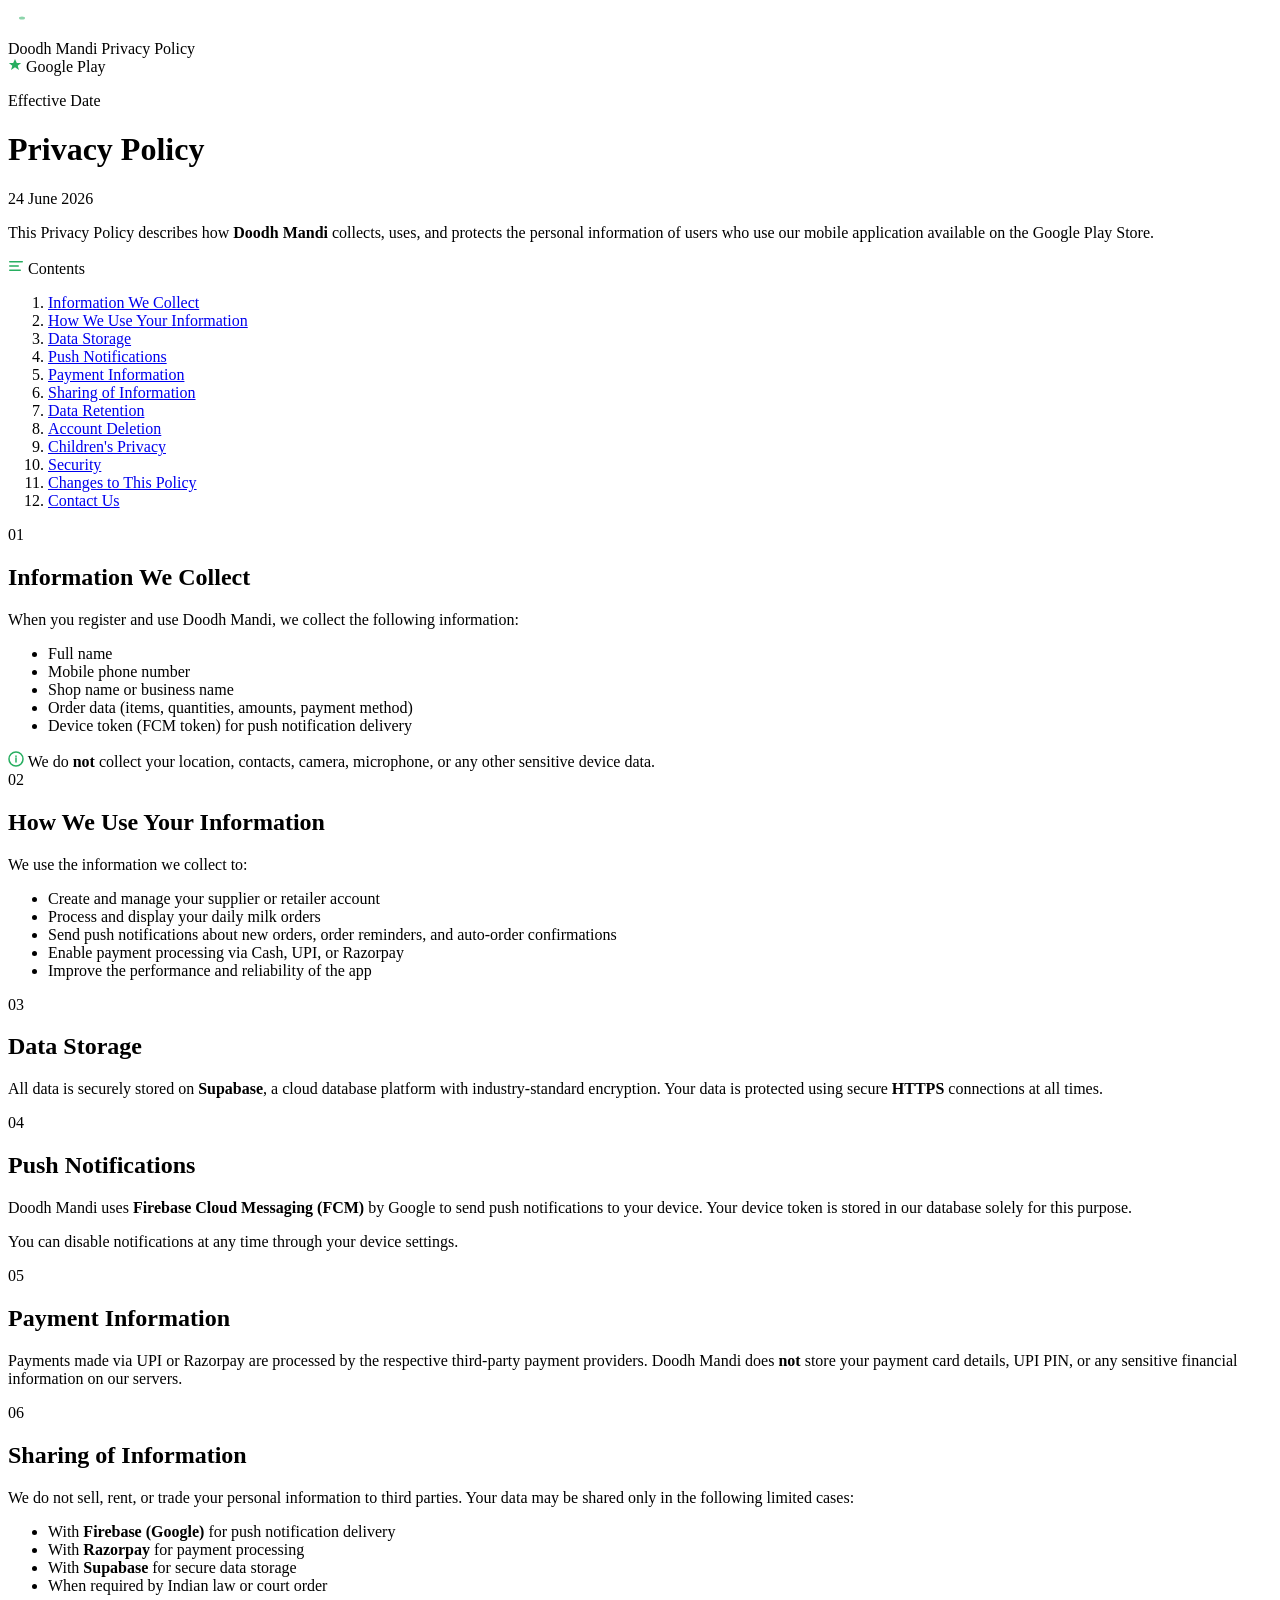
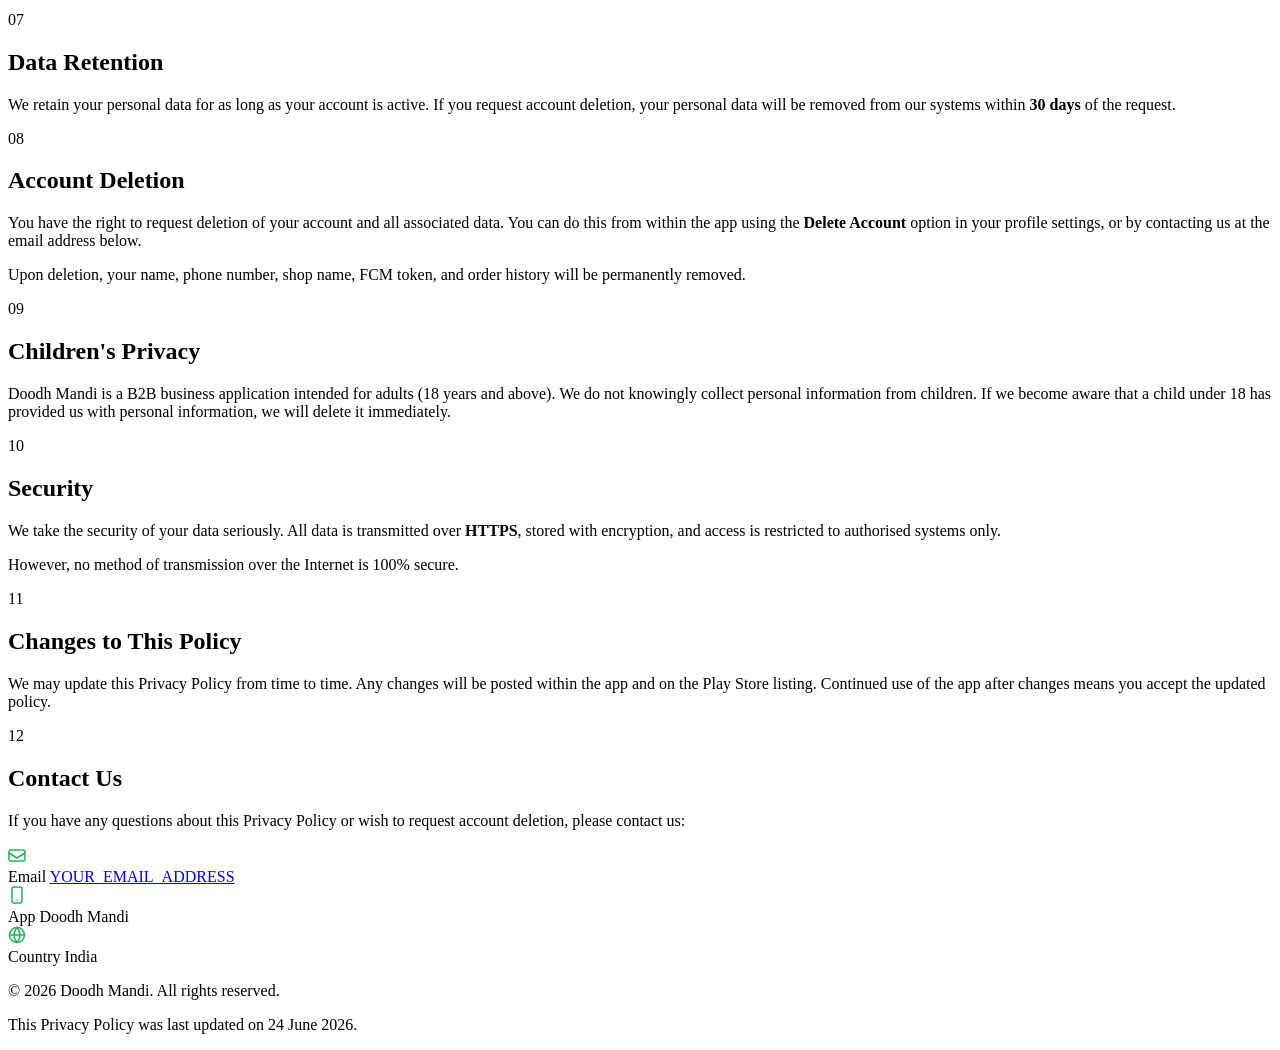
==== index.html @ 7d4fe129 "Uploading HTML privacy policy file From mobile" ====
<!DOCTYPE html>
<html lang="en">
<head>
  <meta charset="UTF-8" />
  <meta name="viewport" content="width=device-width, initial-scale=1.0" />
  <meta name="description" content="Privacy Policy for Doodh Mandi – a B2B milk delivery management app available on Google Play Store." />
  <title>Privacy Policy – Doodh Mandi</title>
  <link rel="preconnect" href="https://fonts.googleapis.com" />
  <link rel="preconnect" href="https://fonts.gstatic.com" crossorigin />
  <link href="https://fonts.googleapis.com/css2?family=Inter:wght@400;500;600;700&family=Plus+Jakarta+Sans:wght@700;800&display=swap" rel="stylesheet" />
  <link rel="stylesheet" href="style.css" />
</head>
<body>

  <!-- HEADER -->
  <header class="site-header">
    <div class="header-inner">
      <div class="brand">
        <!-- Place your logo file (logo.png) in the same folder as index.html -->
        <!-- <img src="logo.png" alt="Doodh Mandi Logo" class="brand-logo" /> -->
        <div class="brand-icon" aria-hidden="true">
          <svg width="28" height="28" viewBox="0 0 28 28" fill="none" xmlns="http://www.w3.org/2000/svg">
            <rect width="28" height="28" rx="8" fill="#ffffff22"/>
            <path d="M7 10C7 8.9 7.9 8 9 8h10c1.1 0 2 .9 2 2v1c0 2.8-1.8 5.2-4.4 6.1L16 20H12l-.6-2.9C8.8 16.2 7 13.8 7 11v-1z" fill="white"/>
            <ellipse cx="14" cy="10" rx="3" ry="1.5" fill="#27ae6088"/>
          </svg>
        </div>
        <div class="brand-text">
          <span class="brand-name">Doodh Mandi</span>
          <span class="brand-tagline">Privacy Policy</span>
        </div>
      </div>
      <div class="header-badge">
        <svg width="14" height="14" viewBox="0 0 14 14" fill="none" aria-hidden="true"><path d="M7 1L8.8 5.1H13.2L9.7 7.8L11 12L7 9.3L3 12L4.3 7.8L0.8 5.1H5.2L7 1Z" fill="#27ae60"/></svg>
        Google Play
      </div>
    </div>
  </header>

  <!-- HERO BAND -->
  <div class="hero-band">
    <div class="container">
      <p class="effective-label">Effective Date</p>
      <h1 class="hero-title">Privacy Policy</h1>
      <p class="hero-date">24 June 2026</p>
      <p class="hero-desc">
        This Privacy Policy describes how <strong>Doodh Mandi</strong> collects, uses, and protects the personal information of users who use our mobile application available on the Google Play Store.
      </p>
    </div>
  </div>

  <!-- MAIN CONTENT -->
  <main class="main-wrap">
    <div class="container">

      <!-- TABLE OF CONTENTS -->
      <nav class="toc-card" aria-label="Table of Contents">
        <div class="toc-header">
          <svg width="16" height="16" viewBox="0 0 16 16" fill="none" aria-hidden="true"><rect x="1" y="3" width="14" height="1.5" rx="0.75" fill="#27ae60"/><rect x="1" y="7.25" width="10" height="1.5" rx="0.75" fill="#27ae60"/><rect x="1" y="11.5" width="12" height="1.5" rx="0.75" fill="#27ae60"/></svg>
          Contents
        </div>
        <ol class="toc-list">
          <li><a href="#section-1">Information We Collect</a></li>
          <li><a href="#section-2">How We Use Your Information</a></li>
          <li><a href="#section-3">Data Storage</a></li>
          <li><a href="#section-4">Push Notifications</a></li>
          <li><a href="#section-5">Payment Information</a></li>
          <li><a href="#section-6">Sharing of Information</a></li>
          <li><a href="#section-7">Data Retention</a></li>
          <li><a href="#section-8">Account Deletion</a></li>
          <li><a href="#section-9">Children's Privacy</a></li>
          <li><a href="#section-10">Security</a></li>
          <li><a href="#section-11">Changes to This Policy</a></li>
          <li><a href="#section-12">Contact Us</a></li>
        </ol>
      </nav>

      <!-- POLICY SECTIONS -->
      <div class="policy-body">

        <section class="policy-section" id="section-1">
          <div class="section-label">01</div>
          <h2 class="section-title">Information We Collect</h2>
          <p>When you register and use Doodh Mandi, we collect the following information:</p>
          <ul class="policy-list">
            <li>Full name</li>
            <li>Mobile phone number</li>
            <li>Shop name or business name</li>
            <li>Order data (items, quantities, amounts, payment method)</li>
            <li>Device token (FCM token) for push notification delivery</li>
          </ul>
          <div class="info-callout">
            <span class="callout-icon" aria-hidden="true">
              <svg width="16" height="16" viewBox="0 0 16 16" fill="none"><circle cx="8" cy="8" r="7" stroke="#27ae60" stroke-width="1.5"/><path d="M8 7v4M8 5v.5" stroke="#27ae60" stroke-width="1.5" stroke-linecap="round"/></svg>
            </span>
            We do <strong>not</strong> collect your location, contacts, camera, microphone, or any other sensitive device data.
          </div>
        </section>

        <section class="policy-section" id="section-2">
          <div class="section-label">02</div>
          <h2 class="section-title">How We Use Your Information</h2>
          <p>We use the information we collect to:</p>
          <ul class="policy-list">
            <li>Create and manage your supplier or retailer account</li>
            <li>Process and display your daily milk orders</li>
            <li>Send push notifications about new orders, order reminders, and auto-order confirmations</li>
            <li>Enable payment processing via Cash, UPI, or Razorpay</li>
            <li>Improve the performance and reliability of the app</li>
          </ul>
        </section>

        <section class="policy-section" id="section-3">
          <div class="section-label">03</div>
          <h2 class="section-title">Data Storage</h2>
          <p>
            All data is securely stored on <strong>Supabase</strong>, a cloud database platform with industry-standard encryption. Your data is protected using secure <strong>HTTPS</strong> connections at all times.
          </p>
        </section>

        <section class="policy-section" id="section-4">
          <div class="section-label">04</div>
          <h2 class="section-title">Push Notifications</h2>
          <p>
            Doodh Mandi uses <strong>Firebase Cloud Messaging (FCM)</strong> by Google to send push notifications to your device. Your device token is stored in our database solely for this purpose.
          </p>
          <p>
            You can disable notifications at any time through your device settings.
          </p>
        </section>

        <section class="policy-section" id="section-5">
          <div class="section-label">05</div>
          <h2 class="section-title">Payment Information</h2>
          <p>
            Payments made via UPI or Razorpay are processed by the respective third-party payment providers. Doodh Mandi does <strong>not</strong> store your payment card details, UPI PIN, or any sensitive financial information on our servers.
          </p>
        </section>

        <section class="policy-section" id="section-6">
          <div class="section-label">06</div>
          <h2 class="section-title">Sharing of Information</h2>
          <p>
            We do not sell, rent, or trade your personal information to third parties. Your data may be shared only in the following limited cases:
          </p>
          <ul class="policy-list">
            <li>With <strong>Firebase (Google)</strong> for push notification delivery</li>
            <li>With <strong>Razorpay</strong> for payment processing</li>
            <li>With <strong>Supabase</strong> for secure data storage</li>
            <li>When required by Indian law or court order</li>
          </ul>
        </section>

        <section class="policy-section" id="section-7">
          <div class="section-label">07</div>
          <h2 class="section-title">Data Retention</h2>
          <p>
            We retain your personal data for as long as your account is active. If you request account deletion, your personal data will be removed from our systems within <strong>30 days</strong> of the request.
          </p>
        </section>

        <section class="policy-section" id="section-8">
          <div class="section-label">08</div>
          <h2 class="section-title">Account Deletion</h2>
          <p>
            You have the right to request deletion of your account and all associated data. You can do this from within the app using the <strong>Delete Account</strong> option in your profile settings, or by contacting us at the email address below.
          </p>
          <p>
            Upon deletion, your name, phone number, shop name, FCM token, and order history will be permanently removed.
          </p>
        </section>

        <section class="policy-section" id="section-9">
          <div class="section-label">09</div>
          <h2 class="section-title">Children's Privacy</h2>
          <p>
            Doodh Mandi is a B2B business application intended for adults (18 years and above). We do not knowingly collect personal information from children. If we become aware that a child under 18 has provided us with personal information, we will delete it immediately.
          </p>
        </section>

        <section class="policy-section" id="section-10">
          <div class="section-label">10</div>
          <h2 class="section-title">Security</h2>
          <p>
            We take the security of your data seriously. All data is transmitted over <strong>HTTPS</strong>, stored with encryption, and access is restricted to authorised systems only.
          </p>
          <p>
            However, no method of transmission over the Internet is 100% secure.
          </p>
        </section>

        <section class="policy-section" id="section-11">
          <div class="section-label">11</div>
          <h2 class="section-title">Changes to This Policy</h2>
          <p>
            We may update this Privacy Policy from time to time. Any changes will be posted within the app and on the Play Store listing. Continued use of the app after changes means you accept the updated policy.
          </p>
        </section>

        <section class="policy-section" id="section-12">
          <div class="section-label">12</div>
          <h2 class="section-title">Contact Us</h2>
          <p>
            If you have any questions about this Privacy Policy or wish to request account deletion, please contact us:
          </p>
          <div class="contact-card">
            <div class="contact-row">
              <span class="contact-icon" aria-hidden="true">
                <svg width="18" height="18" viewBox="0 0 18 18" fill="none"><rect x="1" y="4" width="16" height="11" rx="2" stroke="#27ae60" stroke-width="1.5"/><path d="M1 7l8 5 8-5" stroke="#27ae60" stroke-width="1.5" stroke-linecap="round"/></svg>
              </span>
              <div>
                <span class="contact-label">Email</span>
                <a href="mailto:YOUR_EMAIL_ADDRESS" class="contact-value">YOUR_EMAIL_ADDRESS</a>
              </div>
            </div>
            <div class="contact-divider"></div>
            <div class="contact-row">
              <span class="contact-icon" aria-hidden="true">
                <svg width="18" height="18" viewBox="0 0 18 18" fill="none"><rect x="4" y="1" width="10" height="16" rx="2" stroke="#27ae60" stroke-width="1.5"/><circle cx="9" cy="14" r="0.75" fill="#27ae60"/></svg>
              </span>
              <div>
                <span class="contact-label">App</span>
                <span class="contact-value">Doodh Mandi</span>
              </div>
            </div>
            <div class="contact-divider"></div>
            <div class="contact-row">
              <span class="contact-icon" aria-hidden="true">
                <svg width="18" height="18" viewBox="0 0 18 18" fill="none"><circle cx="9" cy="9" r="7.5" stroke="#27ae60" stroke-width="1.5"/><path d="M9 1.5C9 1.5 6 5 6 9s3 7.5 3 7.5M9 1.5C9 1.5 12 5 12 9s-3 7.5-3 7.5M1.5 9h15" stroke="#27ae60" stroke-width="1.5" stroke-linecap="round"/></svg>
              </span>
              <div>
                <span class="contact-label">Country</span>
                <span class="contact-value">India</span>
              </div>
            </div>
          </div>
        </section>

      </div>
      <!-- end policy-body -->

    </div>
  </main>

  <!-- FOOTER -->
  <footer class="site-footer">
    <div class="container">
      <p class="footer-copy">© 2026 Doodh Mandi. All rights reserved.</p>
      <p class="footer-note">This Privacy Policy was last updated on 24 June 2026.</p>
    </div>
  </footer>

</body>
</html>
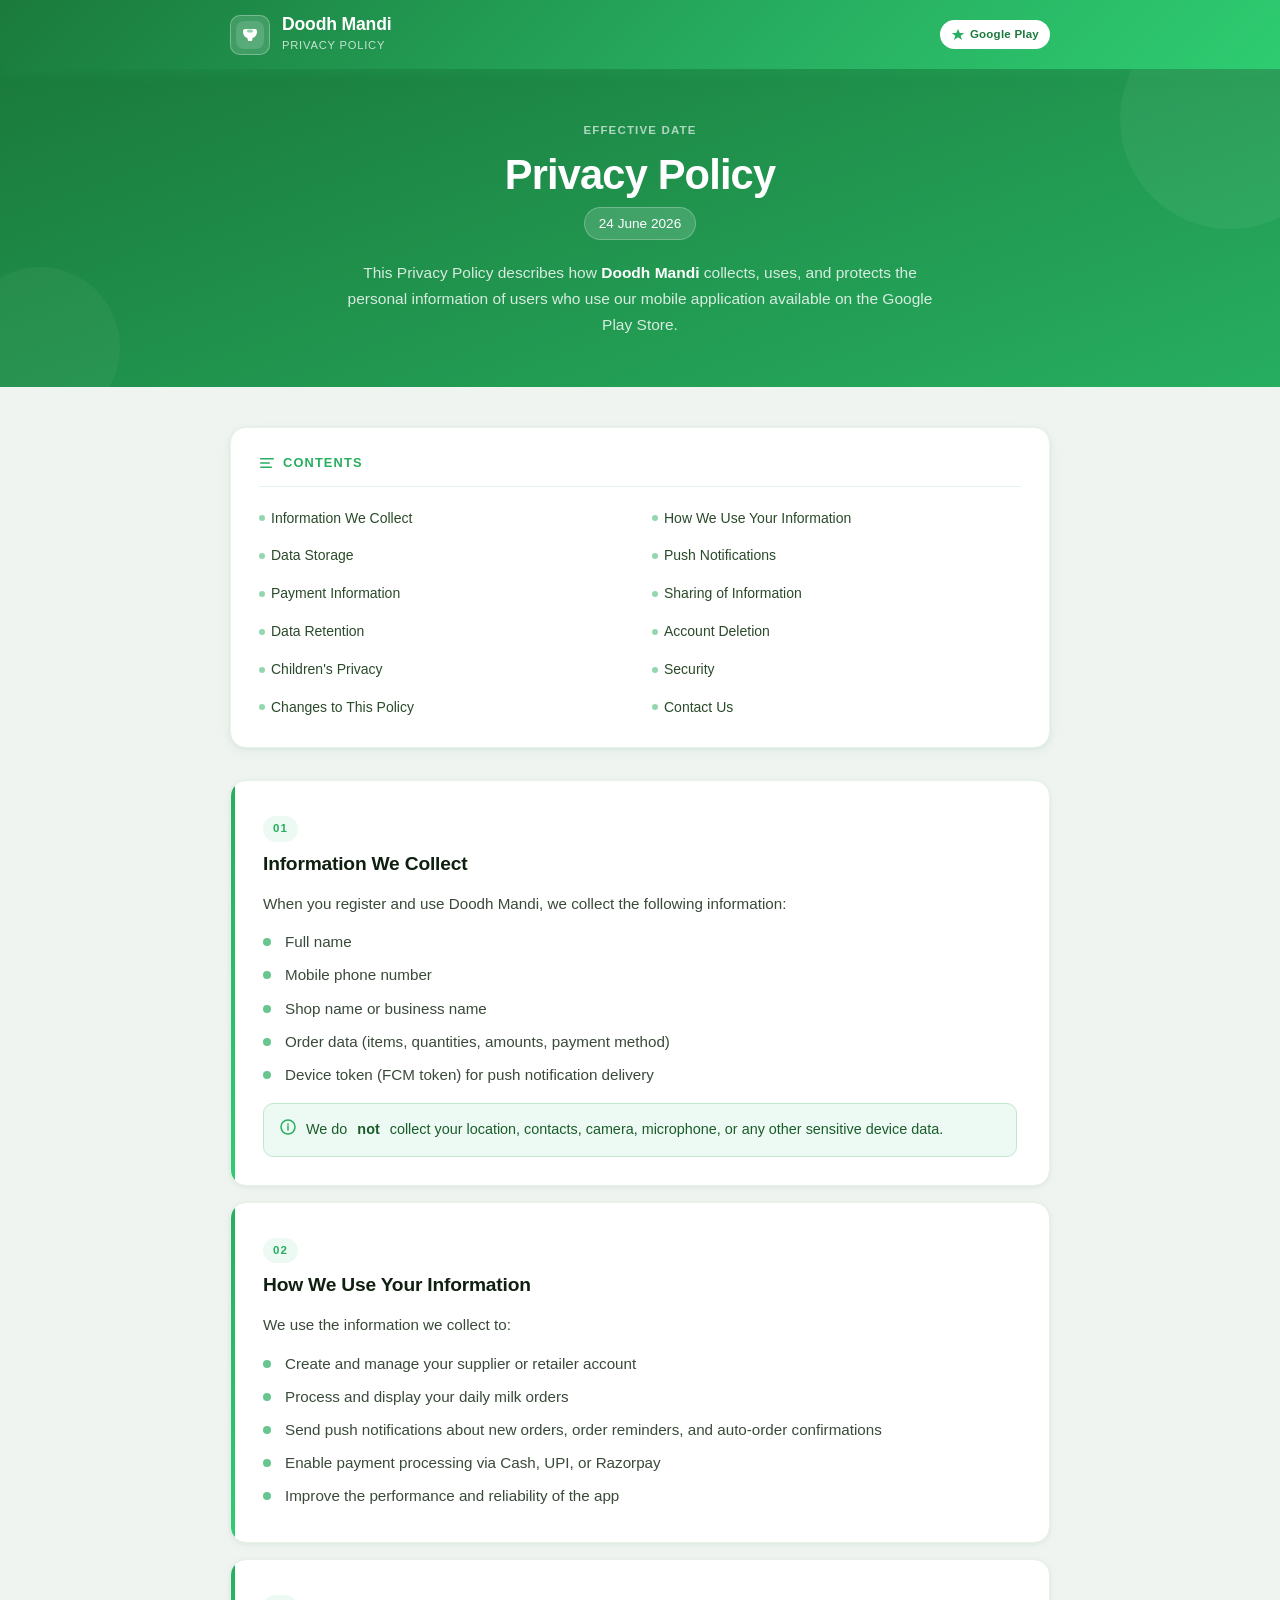
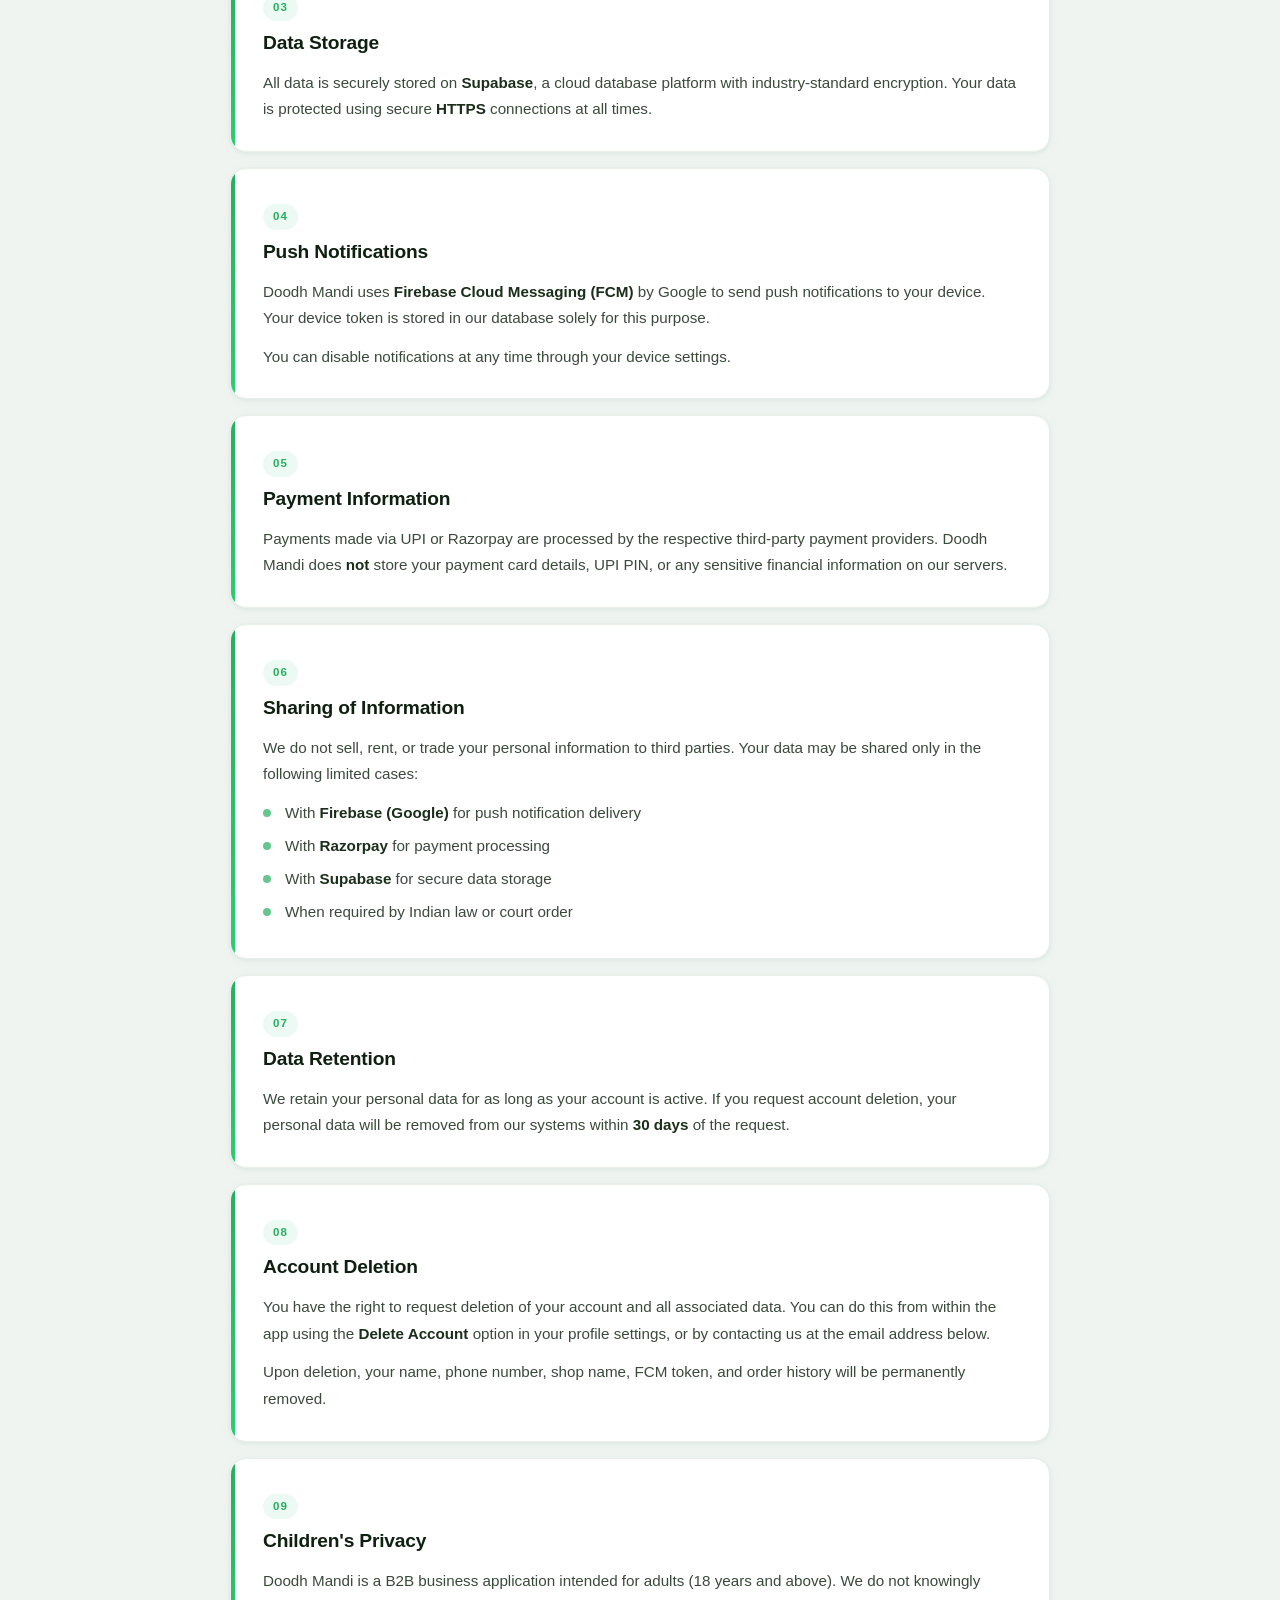
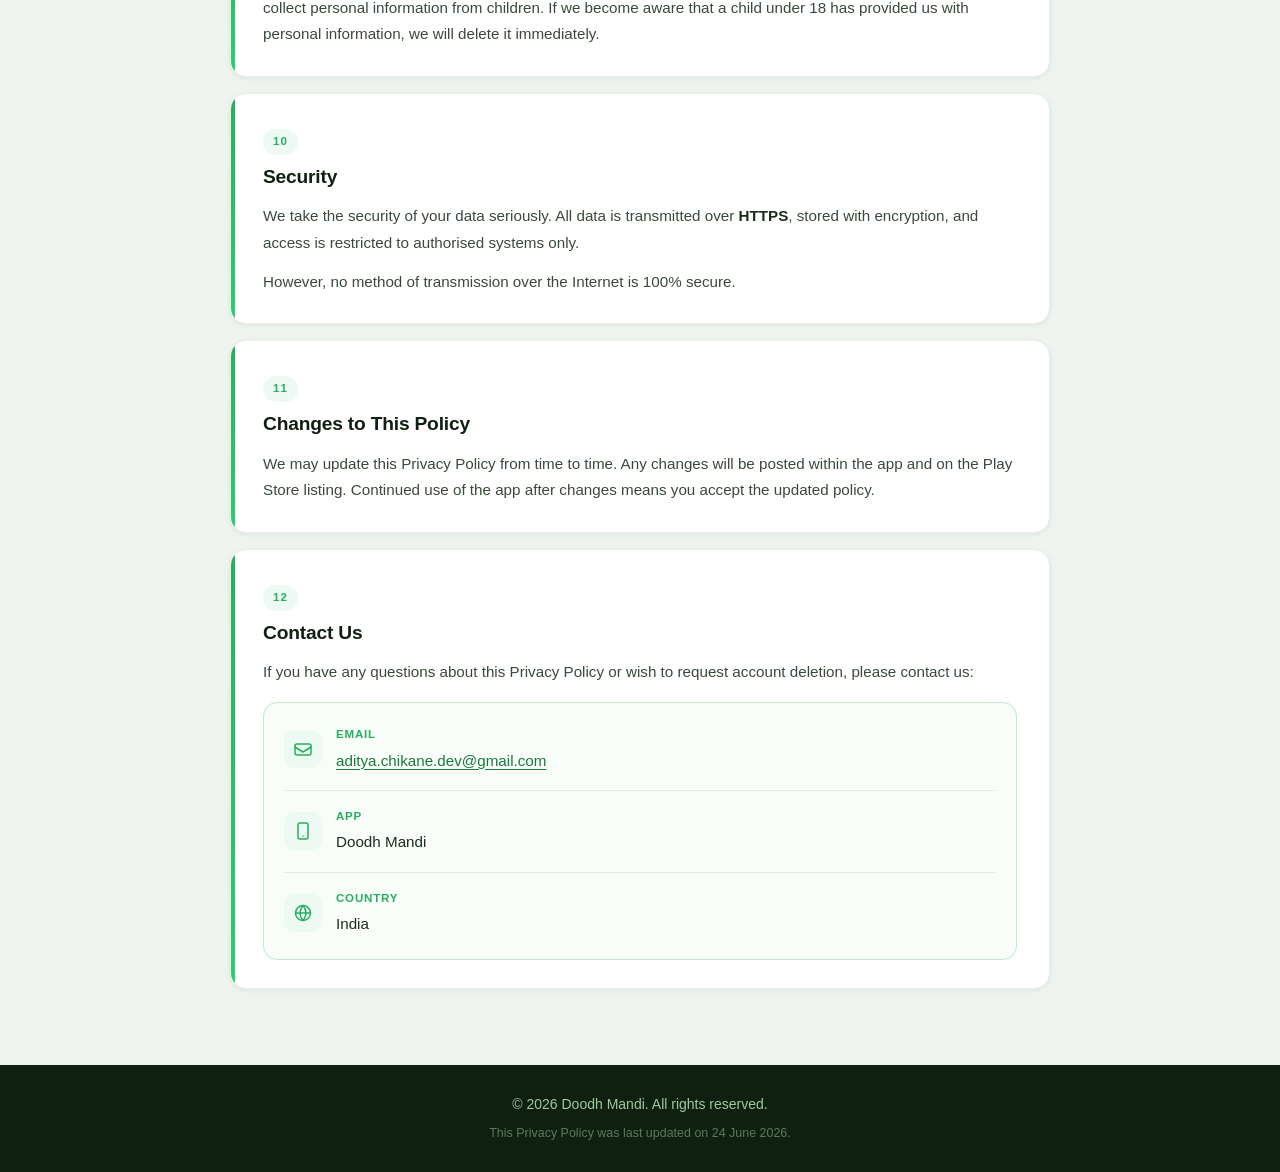
==== commit 35f92819: "Update email address in contact section" ====
--- a/index.html
+++ b/index.html
@@ -210,7 +210,7 @@
               </span>
               <div>
                 <span class="contact-label">Email</span>
-                <a href="mailto:YOUR_EMAIL_ADDRESS" class="contact-value">YOUR_EMAIL_ADDRESS</a>
+                <a href="mailto:YOUR_EMAIL_ADDRESS" class="contact-value">aditya.chikane.dev@gmail.com</a>
               </div>
             </div>
             <div class="contact-divider"></div>
--- a/style.css
+++ b/style.css
@@ -0,0 +1,561 @@
+/* ============================================
+   DOODH MANDI — PRIVACY POLICY STYLESHEET
+   Palette: Green #27ae60 / #2ecc71 | Orange #f39c12 | White | Grey #f4f6f4
+   Fonts: Plus Jakarta Sans (headings) + Inter (body)
+   ============================================ */
+
+/* ---------- RESET & BASE ---------- */
+*, *::before, *::after {
+  box-sizing: border-box;
+  margin: 0;
+  padding: 0;
+}
+
+html {
+  scroll-behavior: smooth;
+  font-size: 16px;
+}
+
+body {
+  font-family: 'Inter', sans-serif;
+  background-color: #f0f4f1;
+  color: #1a2e1a;
+  line-height: 1.7;
+  -webkit-font-smoothing: antialiased;
+}
+
+/* ---------- CONTAINER ---------- */
+.container {
+  max-width: 860px;
+  margin: 0 auto;
+  padding: 0 20px;
+}
+
+/* ---------- SITE HEADER ---------- */
+.site-header {
+  background: linear-gradient(135deg, #1a7a3c 0%, #27ae60 60%, #2ecc71 100%);
+  padding: 0;
+  position: sticky;
+  top: 0;
+  z-index: 100;
+  box-shadow: 0 2px 16px rgba(39, 174, 96, 0.25);
+}
+
+.header-inner {
+  max-width: 860px;
+  margin: 0 auto;
+  padding: 14px 20px;
+  display: flex;
+  align-items: center;
+  justify-content: space-between;
+}
+
+.brand {
+  display: flex;
+  align-items: center;
+  gap: 12px;
+}
+
+.brand-logo {
+  width: 40px;
+  height: 40px;
+  border-radius: 10px;
+  object-fit: cover;
+  border: 2px solid rgba(255,255,255,0.4);
+}
+
+.brand-icon {
+  width: 40px;
+  height: 40px;
+  border-radius: 10px;
+  background: rgba(255,255,255,0.15);
+  display: flex;
+  align-items: center;
+  justify-content: center;
+  border: 1.5px solid rgba(255,255,255,0.3);
+}
+
+.brand-text {
+  display: flex;
+  flex-direction: column;
+  gap: 1px;
+}
+
+.brand-name {
+  font-family: 'Plus Jakarta Sans', sans-serif;
+  font-weight: 800;
+  font-size: 1.1rem;
+  color: #ffffff;
+  letter-spacing: -0.01em;
+  line-height: 1.2;
+}
+
+.brand-tagline {
+  font-size: 0.7rem;
+  color: rgba(255,255,255,0.75);
+  font-weight: 500;
+  text-transform: uppercase;
+  letter-spacing: 0.07em;
+}
+
+.header-badge {
+  display: flex;
+  align-items: center;
+  gap: 5px;
+  background: #ffffff;
+  color: #1a7a3c;
+  font-size: 0.72rem;
+  font-weight: 600;
+  padding: 5px 11px;
+  border-radius: 20px;
+  letter-spacing: 0.02em;
+  white-space: nowrap;
+}
+
+/* ---------- HERO BAND ---------- */
+.hero-band {
+  background: linear-gradient(160deg, #1a7a3c 0%, #27ae60 100%);
+  padding: 52px 0 48px;
+  text-align: center;
+  position: relative;
+  overflow: hidden;
+}
+
+.hero-band::before {
+  content: '';
+  position: absolute;
+  top: -60px;
+  right: -60px;
+  width: 220px;
+  height: 220px;
+  border-radius: 50%;
+  background: rgba(255,255,255,0.05);
+}
+
+.hero-band::after {
+  content: '';
+  position: absolute;
+  bottom: -40px;
+  left: -40px;
+  width: 160px;
+  height: 160px;
+  border-radius: 50%;
+  background: rgba(255,255,255,0.04);
+}
+
+.hero-band .container {
+  position: relative;
+  z-index: 1;
+}
+
+.effective-label {
+  font-size: 0.72rem;
+  font-weight: 600;
+  text-transform: uppercase;
+  letter-spacing: 0.1em;
+  color: rgba(255,255,255,0.65);
+  margin-bottom: 10px;
+}
+
+.hero-title {
+  font-family: 'Plus Jakarta Sans', sans-serif;
+  font-weight: 800;
+  font-size: 2.6rem;
+  color: #ffffff;
+  line-height: 1.15;
+  letter-spacing: -0.02em;
+  margin-bottom: 8px;
+}
+
+.hero-date {
+  display: inline-block;
+  background: rgba(255,255,255,0.15);
+  border: 1px solid rgba(255,255,255,0.25);
+  color: #ffffff;
+  font-size: 0.85rem;
+  font-weight: 500;
+  padding: 4px 14px;
+  border-radius: 20px;
+  margin-bottom: 20px;
+}
+
+.hero-desc {
+  color: rgba(255,255,255,0.82);
+  font-size: 0.97rem;
+  max-width: 600px;
+  margin: 0 auto;
+  line-height: 1.7;
+}
+
+.hero-desc strong {
+  color: #ffffff;
+  font-weight: 600;
+}
+
+/* ---------- MAIN WRAP ---------- */
+.main-wrap {
+  padding: 40px 0 60px;
+}
+
+/* ---------- TABLE OF CONTENTS ---------- */
+.toc-card {
+  background: #ffffff;
+  border-radius: 16px;
+  padding: 24px 28px;
+  margin-bottom: 32px;
+  box-shadow: 0 1px 4px rgba(0,0,0,0.06), 0 4px 16px rgba(39,174,96,0.07);
+  border: 1px solid #e6f4eb;
+}
+
+.toc-header {
+  display: flex;
+  align-items: center;
+  gap: 8px;
+  font-family: 'Plus Jakarta Sans', sans-serif;
+  font-weight: 700;
+  font-size: 0.8rem;
+  text-transform: uppercase;
+  letter-spacing: 0.09em;
+  color: #27ae60;
+  margin-bottom: 16px;
+  padding-bottom: 12px;
+  border-bottom: 1.5px solid #e8f5ed;
+}
+
+.toc-list {
+  list-style: none;
+  display: grid;
+  grid-template-columns: 1fr 1fr;
+  gap: 6px 24px;
+  padding: 0;
+}
+
+.toc-list li {
+  counter-increment: none;
+}
+
+.toc-list a {
+  color: #2a4a2a;
+  text-decoration: none;
+  font-size: 0.875rem;
+  font-weight: 500;
+  display: flex;
+  align-items: center;
+  gap: 6px;
+  padding: 4px 0;
+  transition: color 0.2s;
+}
+
+.toc-list a::before {
+  content: '';
+  display: inline-block;
+  width: 6px;
+  height: 6px;
+  border-radius: 50%;
+  background: #27ae60;
+  flex-shrink: 0;
+  opacity: 0.5;
+  transition: opacity 0.2s;
+}
+
+.toc-list a:hover {
+  color: #27ae60;
+}
+
+.toc-list a:hover::before {
+  opacity: 1;
+}
+
+/* ---------- POLICY SECTIONS ---------- */
+.policy-body {
+  display: flex;
+  flex-direction: column;
+  gap: 0;
+}
+
+.policy-section {
+  background: #ffffff;
+  border-radius: 16px;
+  padding: 32px 32px 28px;
+  margin-bottom: 16px;
+  box-shadow: 0 1px 4px rgba(0,0,0,0.05), 0 2px 12px rgba(39,174,96,0.05);
+  border: 1px solid #e8f0e8;
+  position: relative;
+  overflow: hidden;
+}
+
+.policy-section::before {
+  content: '';
+  position: absolute;
+  top: 0;
+  left: 0;
+  width: 4px;
+  height: 100%;
+  background: linear-gradient(180deg, #27ae60, #2ecc71);
+  border-radius: 4px 0 0 4px;
+}
+
+.section-label {
+  font-family: 'Plus Jakarta Sans', sans-serif;
+  font-size: 0.72rem;
+  font-weight: 800;
+  letter-spacing: 0.1em;
+  color: #27ae60;
+  background: #edfaf3;
+  display: inline-block;
+  padding: 3px 10px;
+  border-radius: 20px;
+  margin-bottom: 10px;
+}
+
+.section-title {
+  font-family: 'Plus Jakarta Sans', sans-serif;
+  font-weight: 700;
+  font-size: 1.2rem;
+  color: #0f2010;
+  letter-spacing: -0.01em;
+  line-height: 1.3;
+  margin-bottom: 14px;
+}
+
+.policy-section p {
+  color: #3a4a3a;
+  font-size: 0.95rem;
+  line-height: 1.75;
+  margin-bottom: 12px;
+}
+
+.policy-section p:last-child {
+  margin-bottom: 0;
+}
+
+.policy-section p strong {
+  color: #1a2e1a;
+  font-weight: 600;
+}
+
+/* ---------- POLICY LIST ---------- */
+.policy-list {
+  list-style: none;
+  padding: 0;
+  margin: 10px 0 6px;
+  display: flex;
+  flex-direction: column;
+  gap: 8px;
+}
+
+.policy-list li {
+  color: #3a4a3a;
+  font-size: 0.95rem;
+  line-height: 1.65;
+  padding-left: 22px;
+  position: relative;
+}
+
+.policy-list li::before {
+  content: '';
+  position: absolute;
+  left: 0;
+  top: 9px;
+  width: 8px;
+  height: 8px;
+  border-radius: 50%;
+  background: #27ae60;
+  opacity: 0.7;
+}
+
+.policy-list li strong {
+  color: #1a2e1a;
+  font-weight: 600;
+}
+
+/* ---------- INFO CALLOUT ---------- */
+.info-callout {
+  display: flex;
+  align-items: flex-start;
+  gap: 10px;
+  background: #edfaf3;
+  border: 1px solid #c0e8ce;
+  border-radius: 10px;
+  padding: 14px 16px;
+  margin-top: 16px;
+  font-size: 0.9rem;
+  color: #1a5c2a;
+  line-height: 1.6;
+}
+
+.callout-icon {
+  flex-shrink: 0;
+  margin-top: 1px;
+}
+
+.info-callout strong {
+  font-weight: 600;
+}
+
+/* ---------- CONTACT CARD ---------- */
+.contact-card {
+  background: #f8fdf9;
+  border: 1.5px solid #c0e8ce;
+  border-radius: 14px;
+  padding: 6px 20px;
+  margin-top: 16px;
+}
+
+.contact-row {
+  display: flex;
+  align-items: center;
+  gap: 14px;
+  padding: 16px 0;
+}
+
+.contact-icon {
+  width: 38px;
+  height: 38px;
+  background: #edfaf3;
+  border-radius: 10px;
+  display: flex;
+  align-items: center;
+  justify-content: center;
+  flex-shrink: 0;
+}
+
+.contact-label {
+  display: block;
+  font-size: 0.72rem;
+  font-weight: 600;
+  text-transform: uppercase;
+  letter-spacing: 0.07em;
+  color: #27ae60;
+  margin-bottom: 2px;
+}
+
+.contact-value {
+  font-size: 0.95rem;
+  font-weight: 500;
+  color: #1a2e1a;
+  text-decoration: none;
+}
+
+a.contact-value {
+  color: #1a7a3c;
+  text-decoration: underline;
+  text-underline-offset: 3px;
+}
+
+a.contact-value:hover {
+  color: #27ae60;
+}
+
+.contact-divider {
+  height: 1px;
+  background: #d8eed e;
+  border: none;
+  background: #e0eedf;
+}
+
+/* ---------- SITE FOOTER ---------- */
+.site-footer {
+  background: #0f2010;
+  padding: 28px 20px;
+  text-align: center;
+}
+
+.site-footer .container {
+  display: flex;
+  flex-direction: column;
+  align-items: center;
+  gap: 6px;
+}
+
+.footer-copy {
+  color: #a0c8a0;
+  font-size: 0.875rem;
+  font-weight: 500;
+}
+
+.footer-note {
+  color: #5a7a5a;
+  font-size: 0.78rem;
+}
+
+/* ---------- FOCUS / ACCESSIBILITY ---------- */
+a:focus-visible {
+  outline: 2px solid #27ae60;
+  outline-offset: 3px;
+  border-radius: 4px;
+}
+
+/* ---------- REDUCED MOTION ---------- */
+@media (prefers-reduced-motion: reduce) {
+  html { scroll-behavior: auto; }
+  * { transition: none !important; }
+}
+
+/* ---------- RESPONSIVE: TABLET ---------- */
+@media (max-width: 720px) {
+  .toc-list {
+    grid-template-columns: 1fr;
+  }
+
+  .hero-title {
+    font-size: 2rem;
+  }
+
+  .policy-section {
+    padding: 24px 22px 20px;
+  }
+}
+
+/* ---------- RESPONSIVE: MOBILE ---------- */
+@media (max-width: 480px) {
+  .container {
+    padding: 0 16px;
+  }
+
+  .hero-band {
+    padding: 40px 0 36px;
+  }
+
+  .hero-title {
+    font-size: 1.7rem;
+  }
+
+  .hero-desc {
+    font-size: 0.9rem;
+  }
+
+  .header-badge {
+    display: none;
+  }
+
+  .toc-card {
+    padding: 18px 18px;
+  }
+
+  .policy-section {
+    padding: 20px 18px 18px;
+    border-radius: 12px;
+  }
+
+  .section-title {
+    font-size: 1.1rem;
+  }
+
+  .policy-section p,
+  .policy-list li {
+    font-size: 0.9rem;
+  }
+
+  .contact-card {
+    padding: 4px 14px;
+  }
+
+  .contact-row {
+    gap: 10px;
+  }
+
+  .main-wrap {
+    padding: 28px 0 48px;
+  }
+}
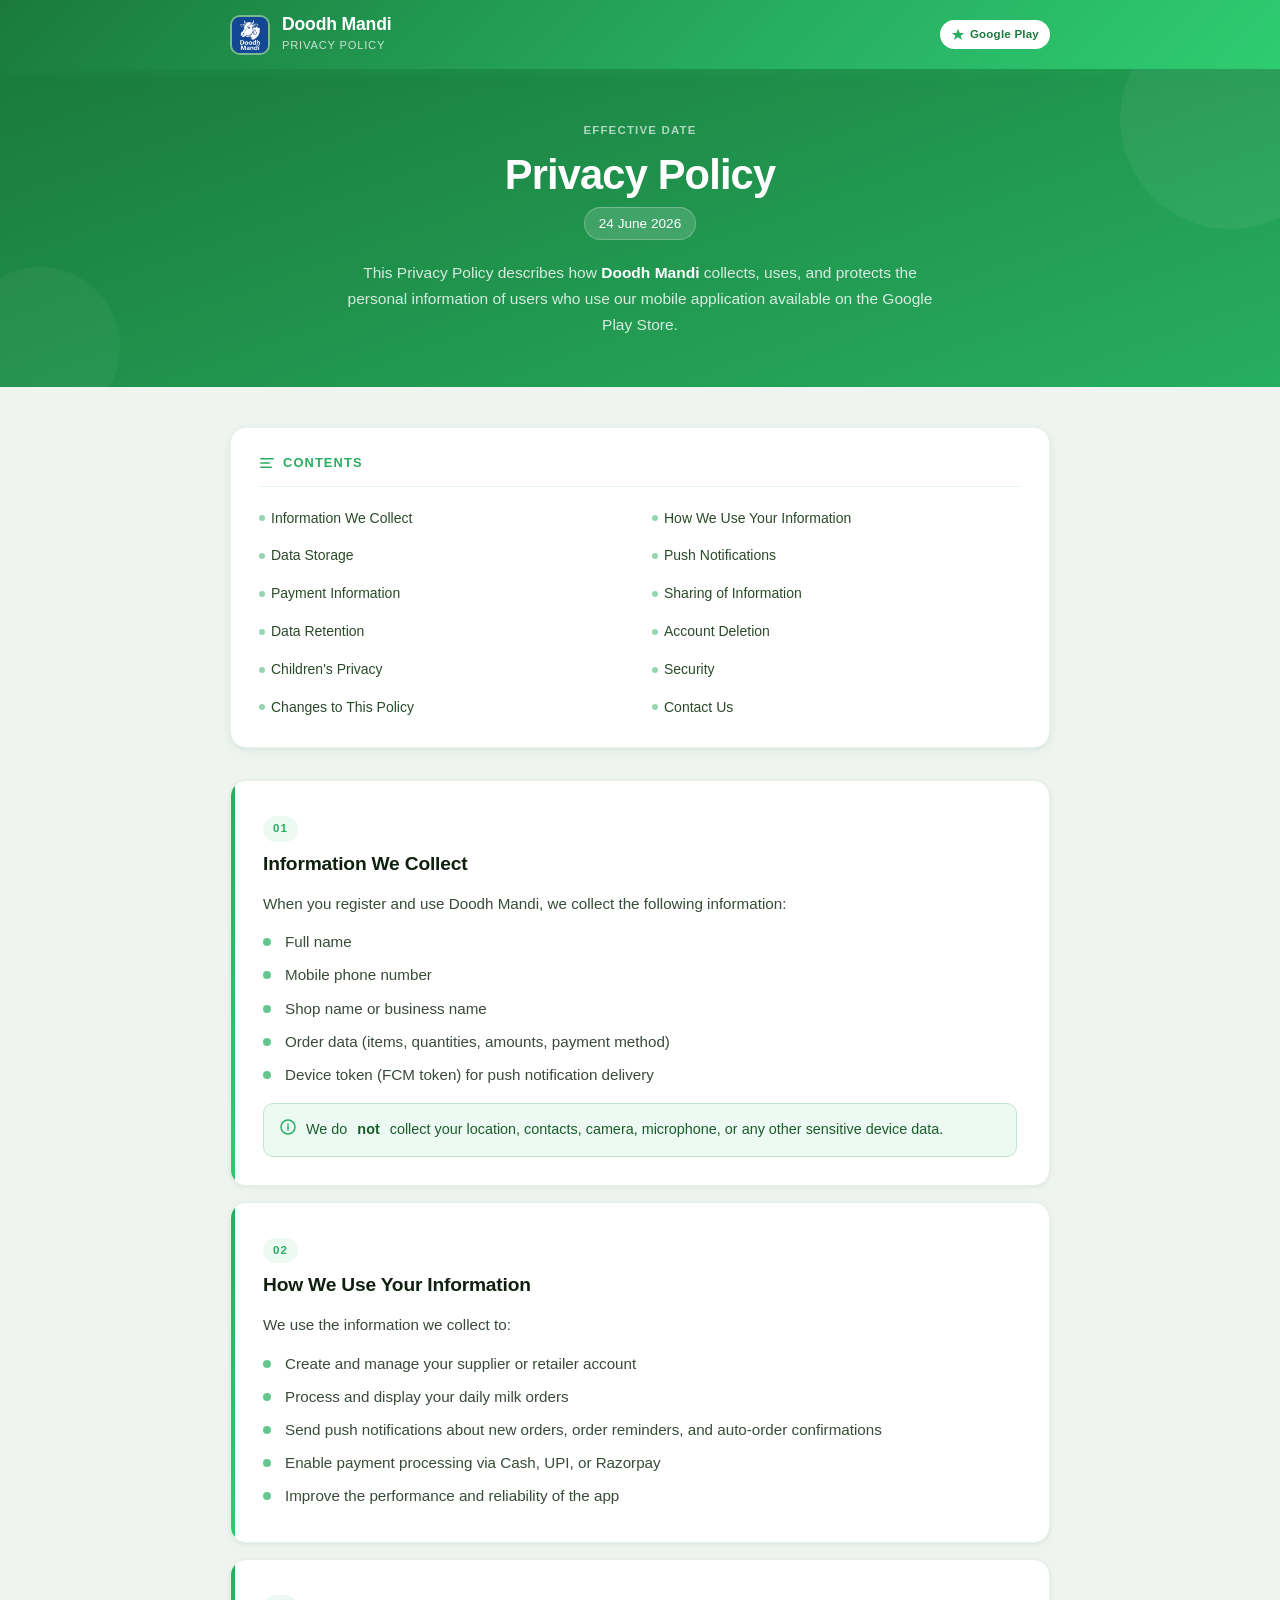
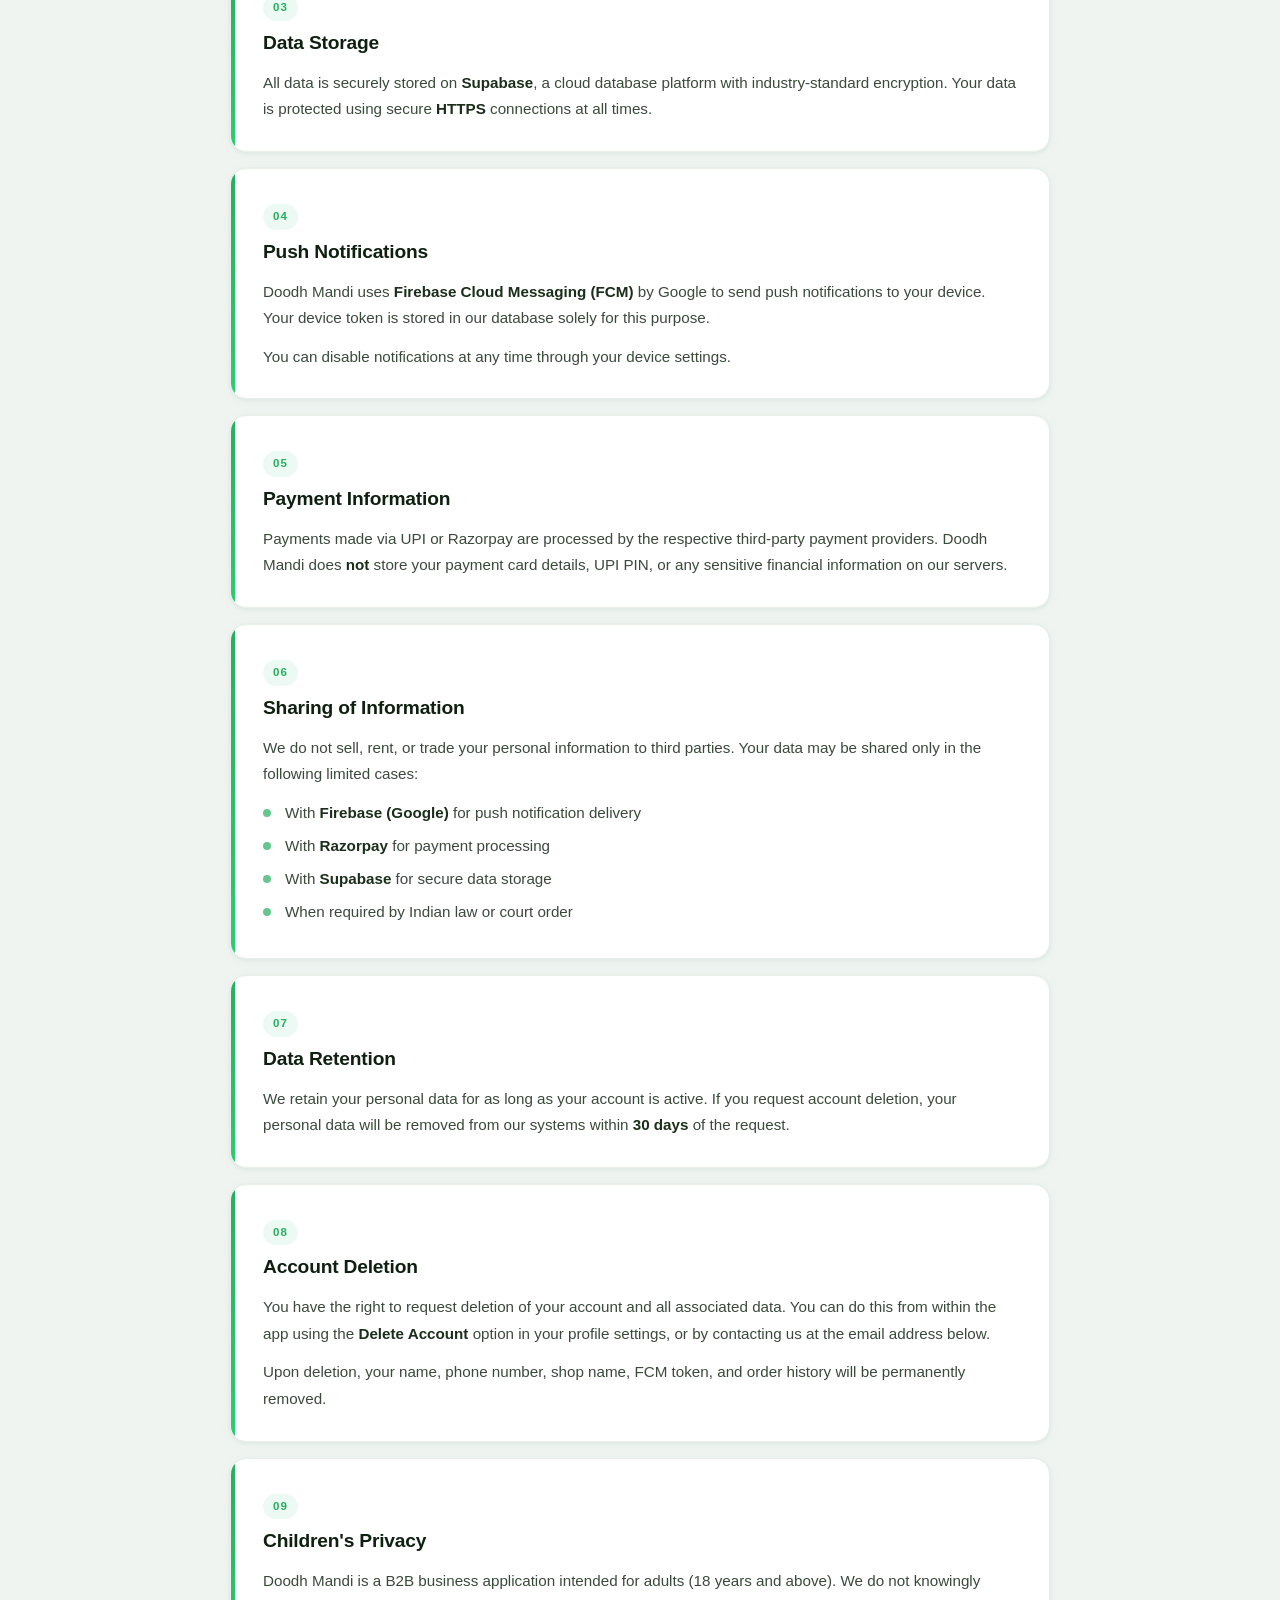
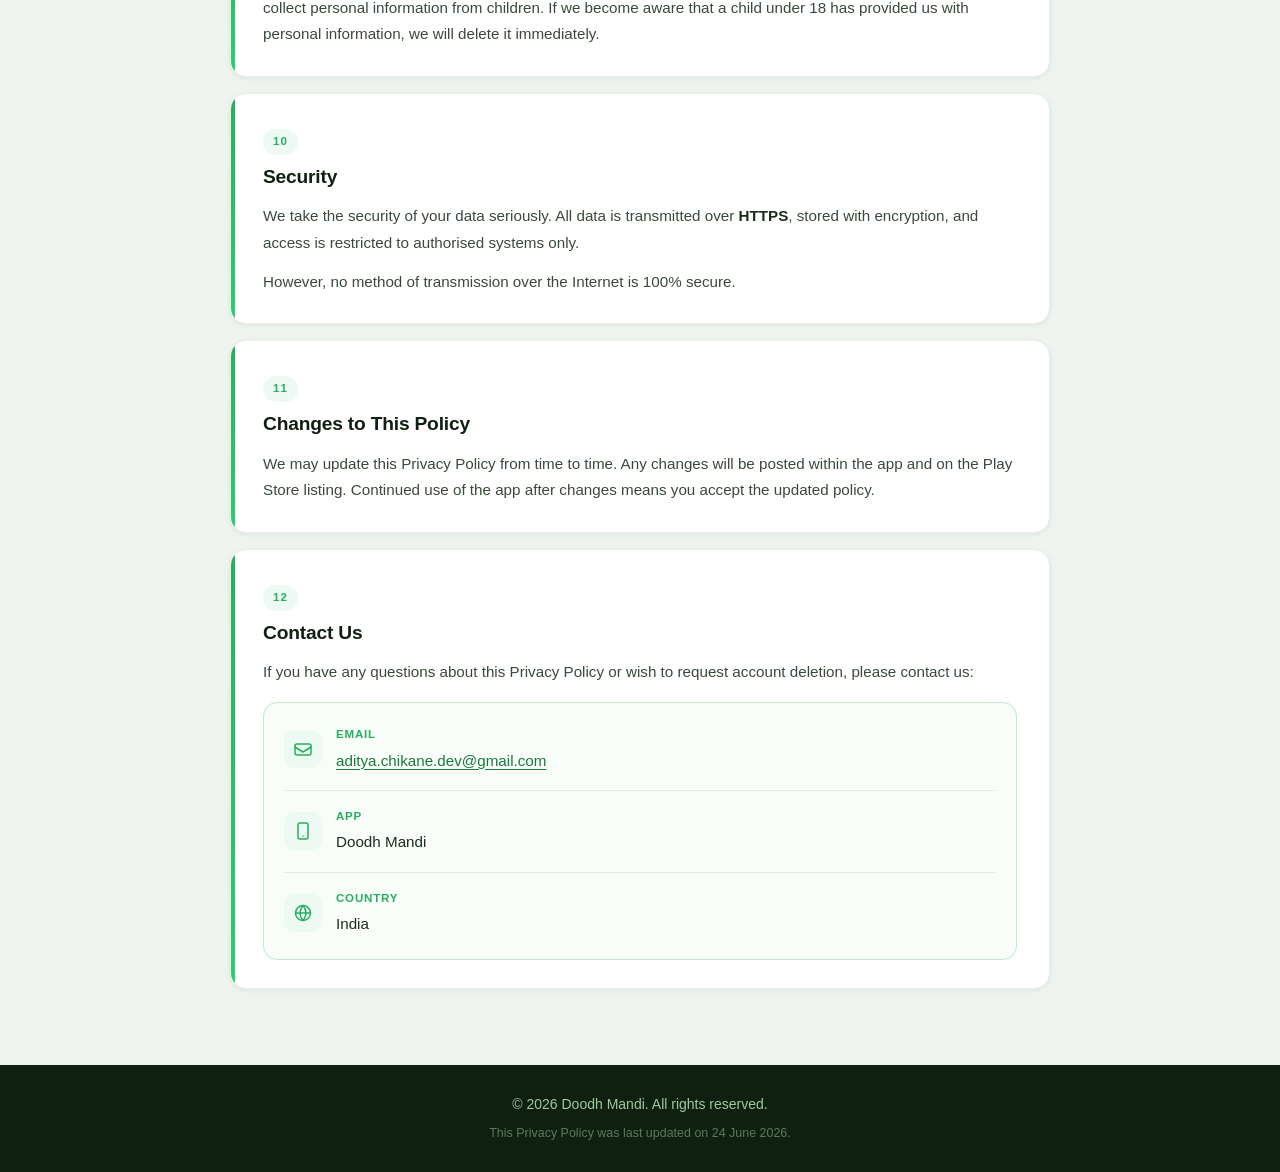
==== commit 05e77022: "Update logo and email address in index.html" ====
--- a/index.html
+++ b/index.html
@@ -16,15 +16,7 @@
   <header class="site-header">
     <div class="header-inner">
       <div class="brand">
-        <!-- Place your logo file (logo.png) in the same folder as index.html -->
-        <!-- <img src="logo.png" alt="Doodh Mandi Logo" class="brand-logo" /> -->
-        <div class="brand-icon" aria-hidden="true">
-          <svg width="28" height="28" viewBox="0 0 28 28" fill="none" xmlns="http://www.w3.org/2000/svg">
-            <rect width="28" height="28" rx="8" fill="#ffffff22"/>
-            <path d="M7 10C7 8.9 7.9 8 9 8h10c1.1 0 2 .9 2 2v1c0 2.8-1.8 5.2-4.4 6.1L16 20H12l-.6-2.9C8.8 16.2 7 13.8 7 11v-1z" fill="white"/>
-            <ellipse cx="14" cy="10" rx="3" ry="1.5" fill="#27ae6088"/>
-          </svg>
-        </div>
+        <img src="logo.png" alt="Doodh Mandi Logo" class="brand-logo" />
         <div class="brand-text">
           <span class="brand-name">Doodh Mandi</span>
           <span class="brand-tagline">Privacy Policy</span>
@@ -210,7 +202,7 @@
               </span>
               <div>
                 <span class="contact-label">Email</span>
-                <a href="mailto:YOUR_EMAIL_ADDRESS" class="contact-value">aditya.chikane.dev@gmail.com</a>
+                <a href="mailto:aditya.chikane.dev@gmail.com" class="contact-value">aditya.chikane.dev@gmail.com</a>
               </div>
             </div>
             <div class="contact-divider"></div>
